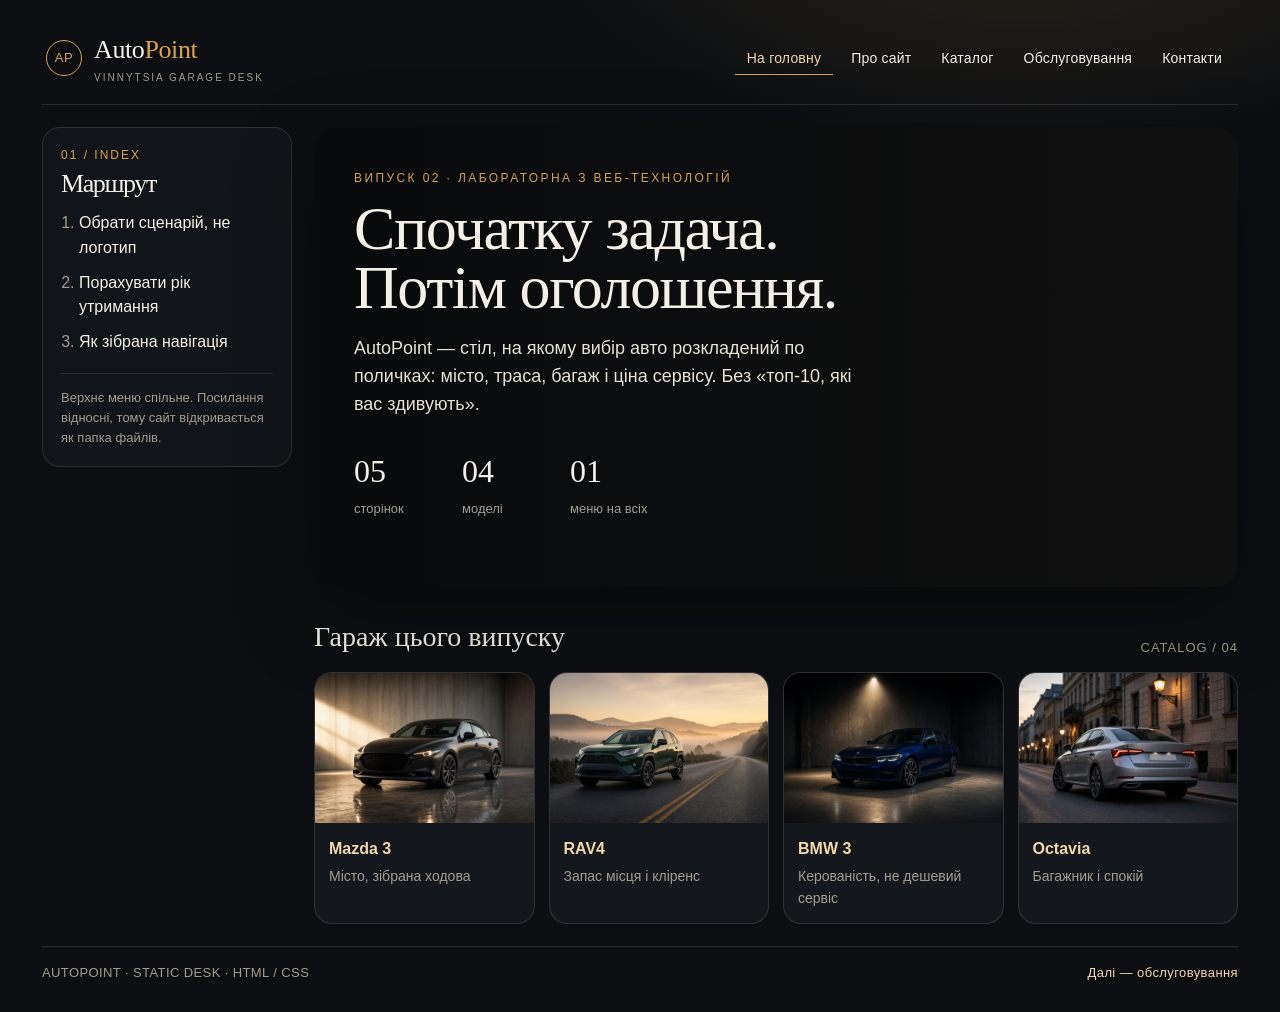
==== index.html @ 5bf234c9 "first commit" ====
<!DOCTYPE html>
<html lang="uk">

<head>
  <meta charset="UTF-8">
  <meta name="viewport" content="width=device-width, initial-scale=1.0">
  <title>AutoPoint — головна</title>
  <link rel="stylesheet" href="css/style.css">
</head>

<body>
  <div class="page">
    <header class="site-header">
      <div class="brand">
        <div class="mark">AP</div>
        <div>
          <h1 class="logo">Auto<span>Point</span></h1>
          <small>Vinnytsia garage desk</small>
        </div>
      </div>
      <nav>
        <ul>
          <li><a class="active" href="index.html">На головну</a></li>
          <li><a href="about.html">Про сайт</a></li>
          <li><a href="catalog.html">Каталог</a></li>
          <li><a href="service.html">Обслуговування</a></li>
          <li><a href="contacts.html">Контакти</a></li>
        </ul>
      </nav>
    </header>

    <div class="layout">
      <aside class="sidebar">
        <div class="idx">01 / INDEX</div>
        <h2>Маршрут</h2>
        <ol>
          <li><a href="catalog.html">Обрати сценарій, не логотип</a></li>
          <li><a href="service.html">Порахувати рік утримання</a></li>
          <li><a href="about.html">Як зібрана навігація</a></li>
        </ol>
        <div class="note">Верхнє меню спільне. Посилання відносні, тому сайт відкривається як папка файлів.</div>
      </aside>

      <main class="main">
        <div class="hero">
          <div class="hero-copy">
            <p class="kicker">Випуск 02 · лабораторна з веб-технологій</p>
            <h2>Спочатку задача. Потім оголошення.</h2>
            <p class="lead">AutoPoint — стіл, на якому вибір авто розкладений по поличках: місто, траса, багаж і ціна
              сервісу. Без «топ-10, які вас здивують».</p>
            <div class="metrics">
              <div><b>05</b><span>сторінок</span></div>
              <div><b>04</b><span>моделі</span></div>
              <div><b>01</b><span>меню на всіх</span></div>
            </div>
          </div>
        </div>

        <div class="section-title">
          <h3>Гараж цього випуску</h3>
          <span>CATALOG / 04</span>
        </div>
        <div class="fleet">
          <a class="car" href="catalog.html">
            <img src="img/mazda.jpg" alt="Mazda 3 у студії">
            <div>
              <h4>Mazda 3</h4>
              <p>Місто, зібрана ходова</p>
            </div>
          </a>
          <a class="car" href="catalog.html">
            <img src="img/rav4.jpg" alt="Toyota RAV4 на світанковій дорозі">
            <div>
              <h4>RAV4</h4>
              <p>Запас місця і кліренс</p>
            </div>
          </a>
          <a class="car" href="catalog.html">
            <img src="img/bmw.jpg" alt="BMW 3 Series у гаражі">
            <div>
              <h4>BMW 3</h4>
              <p>Керованість, не дешевий сервіс</p>
            </div>
          </a>
          <a class="car" href="catalog.html">
            <img src="img/octavia.jpg" alt="Skoda Octavia на вечірній вулиці">
            <div>
              <h4>Octavia</h4>
              <p>Багажник і спокій</p>
            </div>
          </a>
        </div>
      </main>
    </div>

    <footer class="site-footer">
      <div>AUTOPOINT · STATIC DESK · HTML / CSS</div>
      <div><a href="service.html">Далі — обслуговування</a></div>
    </footer>
  </div>
</body>

</html>
---- css/style.css ----
:root {
  --bg: #0c0e11;
  --bg-2: #14181d;
  --line: rgba(243, 239, 230, 0.12);
  --text: #f4f0e8;
  --muted: #a39b90;
  --gold: #d7a35a;
  --gold-2: #f0d7ad;
  --shadow: 0 30px 80px rgba(0, 0, 0, 0.35);
}

* { box-sizing: border-box; }

html { scroll-behavior: smooth; }

body {
  margin: 0;
  font-family: "Segoe UI", "Helvetica Neue", sans-serif;
  background:
    radial-gradient(1000px 500px at 80% -10%, rgba(215, 163, 90, 0.16), transparent 50%),
    var(--bg);
  color: var(--text);
  line-height: 1.55;
}

img { max-width: 100%; display: block; }
a { color: var(--gold-2); text-decoration: none; }
a:hover { color: #fff; }

.page {
  max-width: 1240px;
  margin: 0 auto;
  min-height: 100vh;
  padding: 22px 22px 28px;
  display: flex;
  flex-direction: column;
}

.site-header {
  display: flex;
  justify-content: space-between;
  align-items: center;
  gap: 24px;
  padding: 8px 4px 18px;
  border-bottom: 1px solid var(--line);
}

.brand { display: flex; align-items: center; gap: 12px; }
.mark {
  width: 36px;
  height: 36px;
  border: 1px solid var(--gold);
  border-radius: 50%;
  display: flex;
  align-items: center;
  justify-content: center;
  color: var(--gold);
  font-size: 13px;
  letter-spacing: 0.5px;
}
.logo {
  margin: 0;
  font-family: Georgia, "Times New Roman", serif;
  font-size: 26px;
  font-weight: 500;
  letter-spacing: -0.4px;
}
.logo span { color: var(--gold); }
.brand small { display: block; color: var(--muted); letter-spacing: 2px; font-size: 10px; text-transform: uppercase; }

nav ul {
  list-style: none;
  display: flex;
  gap: 6px;
  margin: 0;
  padding: 0;
  flex-wrap: wrap;
  justify-content: flex-end;
}
nav a {
  color: var(--text);
  padding: 8px 12px;
  font-size: 14px;
  letter-spacing: 0.2px;
  border-bottom: 1px solid transparent;
}
nav a.active {
  color: var(--gold-2);
  border-bottom-color: var(--gold);
}

.layout {
  display: flex;
  gap: 22px;
  margin-top: 22px;
  flex: 1;
}

.sidebar {
  flex: 0 0 250px;
  border: 1px solid var(--line);
  border-radius: 18px;
  padding: 18px;
  background: rgba(20, 24, 29, 0.72);
  align-self: flex-start;
  position: sticky;
  top: 16px;
}
.sidebar .idx {
  color: var(--gold);
  font-size: 12px;
  letter-spacing: 2px;
}
.sidebar h2 {
  margin: 8px 0 14px;
  font-family: Georgia, serif;
  font-weight: 500;
  font-size: 26px;
}
.sidebar ol { margin: 0; padding-left: 18px; color: var(--muted); }
.sidebar li { margin: 10px 0; }
.sidebar a { color: var(--text); }
.note {
  margin-top: 18px;
  padding-top: 14px;
  border-top: 1px solid var(--line);
  color: var(--muted);
  font-size: 13px;
}

.main { flex: 1; min-width: 0; }

.hero {
  position: relative;
  min-height: 460px;
  border-radius: 22px;
  overflow: hidden;
  background: #111 url("img/wheel.jpg") center/cover no-repeat;
  box-shadow: var(--shadow);
}
.hero::after {
  content: "";
  position: absolute;
  inset: 0;
  background: linear-gradient(90deg, rgba(8, 9, 11, 0.88) 0%, rgba(8, 9, 11, 0.45) 58%, rgba(8, 9, 11, 0.2) 100%);
}
.hero-copy {
  position: relative;
  z-index: 1;
  max-width: 640px;
  padding: 42px 40px;
}
.kicker {
  color: var(--gold);
  letter-spacing: 2.4px;
  text-transform: uppercase;
  font-size: 12px;
  margin: 0 0 12px;
}
h2 {
  font-family: Georgia, "Times New Roman", serif;
  font-weight: 500;
  font-size: clamp(36px, 5vw, 62px);
  line-height: 0.95;
  letter-spacing: -1.4px;
  margin: 0 0 16px;
}
.lead { font-size: 18px; color: #e7e1d6; max-width: 520px; }

.metrics {
  display: flex;
  gap: 18px;
  margin-top: 28px;
}
.metrics div { min-width: 90px; }
.metrics b {
  display: block;
  font-family: Georgia, serif;
  font-size: 32px;
  font-weight: 500;
}
.metrics span { color: var(--muted); font-size: 13px; }

.section-title {
  display: flex;
  justify-content: space-between;
  align-items: end;
  margin: 28px 0 14px;
}
.section-title h3 {
  margin: 0;
  font-family: Georgia, serif;
  font-size: 28px;
  font-weight: 500;
}
.section-title span { color: var(--muted); font-size: 13px; letter-spacing: 1px; }

.fleet {
  display: flex;
  gap: 14px;
}
.car {
  flex: 1;
  background: var(--bg-2);
  border: 1px solid var(--line);
  border-radius: 18px;
  overflow: hidden;
  min-width: 0;
}
.car img { height: 150px; width: 100%; object-fit: cover; }
.car div { padding: 14px; }
.car h4 { margin: 0 0 4px; font-size: 16px; }
.car p { margin: 0; color: var(--muted); font-size: 14px; }
.car:hover { border-color: rgba(215, 163, 90, 0.55); }

.panel {
  background: rgba(20, 24, 29, 0.8);
  border: 1px solid var(--line);
  border-radius: 22px;
  padding: 28px;
}
.panel p { color: #ddd6cb; }

table { width: 100%; border-collapse: collapse; margin: 8px 0 18px; }
th, td { text-align: left; padding: 12px 10px; border-bottom: 1px solid var(--line); }
th { color: var(--gold-2); font-weight: 600; font-size: 13px; letter-spacing: 0.6px; text-transform: uppercase; }
td { color: #efeae2; }

.spec-list { display: flex; flex-direction: column; gap: 12px; }
.spec {
  display: flex;
  gap: 16px;
  align-items: center;
  border: 1px solid var(--line);
  border-radius: 16px;
  overflow: hidden;
  background: #12161b;
}
.spec img { width: 210px; height: 120px; object-fit: cover; flex: none; }
.spec div { padding-right: 14px; }
.spec h3 { margin: 0 0 4px; font-size: 20px; }
.spec p { margin: 0; color: var(--muted); }

.steps { counter-reset: step; display: flex; flex-direction: column; gap: 12px; }
.step {
  display: flex;
  gap: 16px;
  padding: 16px;
  border-radius: 16px;
  background: #12161b;
  border: 1px solid var(--line);
}
.step b {
  font-family: Georgia, serif;
  color: var(--gold);
  font-size: 28px;
  min-width: 42px;
}

form { display: flex; flex-direction: column; gap: 10px; max-width: 460px; }
input, textarea, button {
  font: inherit;
  border-radius: 12px;
  border: 1px solid var(--line);
  background: #0e1216;
  color: var(--text);
  padding: 12px 14px;
}
button {
  width: fit-content;
  background: var(--gold);
  color: #1a1208;
  border: none;
  font-weight: 700;
  cursor: pointer;
}

.site-footer {
  margin-top: 22px;
  padding-top: 16px;
  border-top: 1px solid var(--line);
  display: flex;
  justify-content: space-between;
  gap: 12px;
  color: var(--muted);
  font-size: 13px;
  letter-spacing: 0.4px;
}

@media (max-width: 900px) {
  .site-header, .layout, .fleet, .metrics, .spec { flex-direction: column; }
  .sidebar { position: static; flex-basis: auto; }
  .spec img { width: 100%; height: 180px; }
  .hero { min-height: 380px; }
}
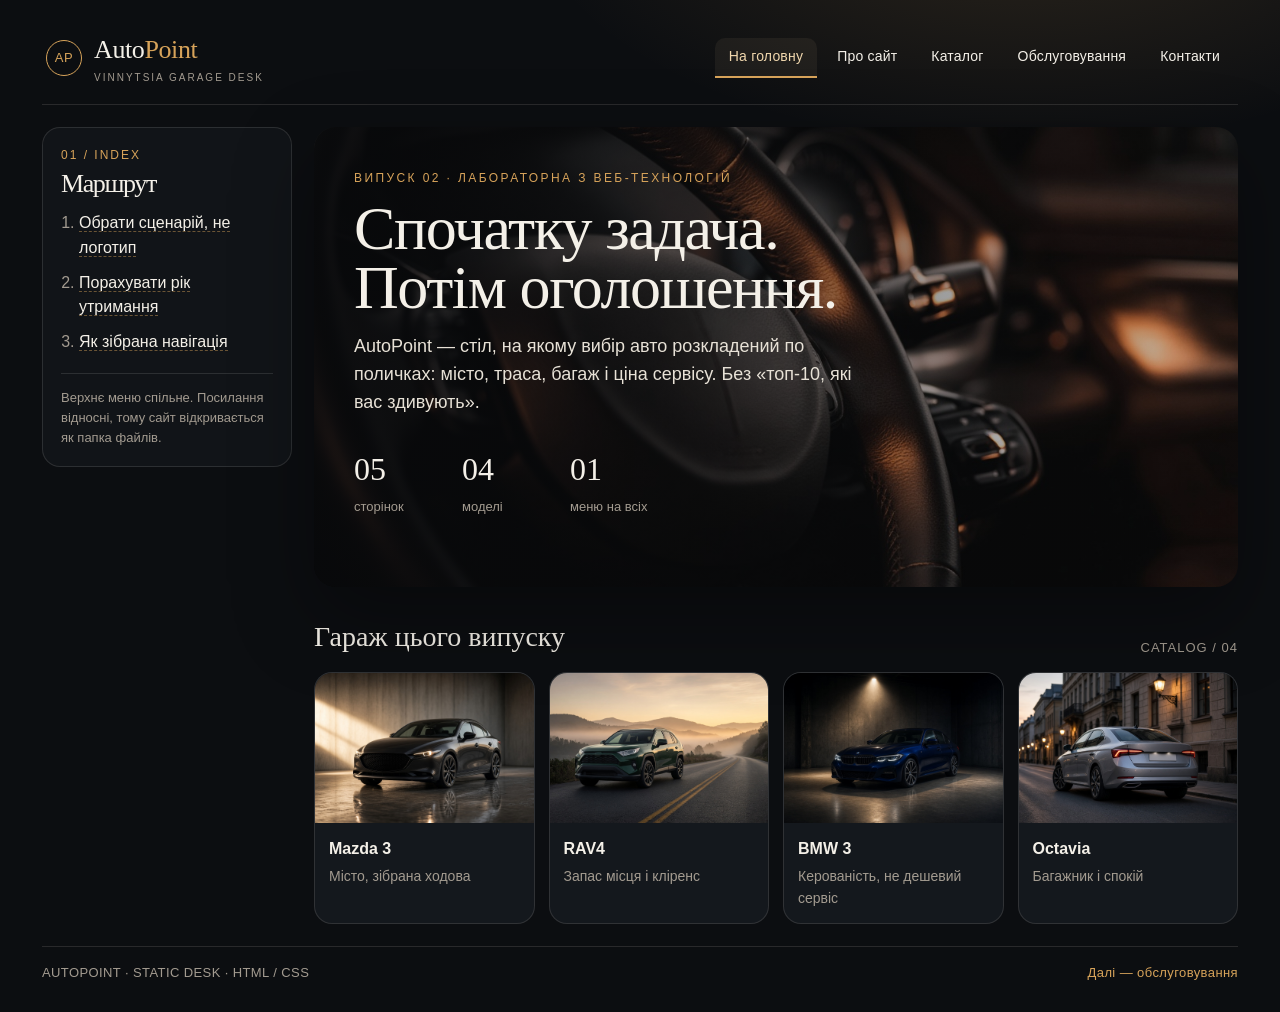
==== commit 25f77b49: "ЛР4: покращення CSS — бонусне меню (:hover/:active), картки, .btn, таблиці, адаптивність" ====
--- a/index.html
+++ b/index.html
@@ -18,8 +18,8 @@
           <small>Vinnytsia garage desk</small>
         </div>
       </div>
-      <nav>
-        <ul>
+      <nav class="main-nav">
+        <ul class="menu">
           <li><a class="active" href="index.html">На головну</a></li>
           <li><a href="about.html">Про сайт</a></li>
           <li><a href="catalog.html">Каталог</a></li>
--- a/css/style.css
+++ b/css/style.css
@@ -1,3 +1,10 @@
+/* ==========================================================
+   AutoPoint — таблиця стилів
+   ЛР4 «Використання CSS на веб-сайті»: додано змінні, бонусне
+   меню, ефекти карток, клас .btn, стилі таблиць, :focus-visible,
+   адаптивність для вузьких екранів.
+   ========================================================== */
+
 :root {
   --bg: #0c0e11;
   --bg-2: #14181d;
@@ -7,6 +14,11 @@
   --gold: #d7a35a;
   --gold-2: #f0d7ad;
   --shadow: 0 30px 80px rgba(0, 0, 0, 0.35);
+  /* ЛР4: нові змінні */
+  --shadow-sm: 0 12px 30px rgba(0, 0, 0, 0.45);
+  --gold-soft: rgba(215, 163, 90, 0.18);
+  --radius: 12px;
+  --ease: 0.25s ease;
 }
 
 * { box-sizing: border-box; }
@@ -24,8 +36,20 @@
 }
 
 img { max-width: 100%; display: block; }
-a { color: var(--gold-2); text-decoration: none; }
+a { color: var(--gold-2); text-decoration: none; transition: color var(--ease); }
 a:hover { color: #fff; }
+
+/* ЛР4: видима рамка фокусу для навігації з клавіатури (Tab) */
+:focus-visible {
+  outline: 2px solid var(--gold);
+  outline-offset: 3px;
+  border-radius: 6px;
+}
+
+/* ЛР4: колір виділення тексту в стилі сайту */
+::selection { background: var(--gold); color: #1a1208; }
+
+p { margin: 0 0 12px; }
 
 .page {
   max-width: 1240px;
@@ -68,25 +92,48 @@
 .logo span { color: var(--gold); }
 .brand small { display: block; color: var(--muted); letter-spacing: 2px; font-size: 10px; text-transform: uppercase; }
 
-nav ul {
+/* ---------- Бонус: спискове меню ---------- */
+/* Бонус: прибираємо маркери списку і стандартні відступи ul */
+.menu {
   list-style: none;
-  display: flex;
-  gap: 6px;
   margin: 0;
   padding: 0;
+  /* Бонус: вистроюємо пункти меню горизонтально в рядок */
+  display: flex;
+  flex-direction: row;
   flex-wrap: wrap;
   justify-content: flex-end;
-}
-nav a {
+  gap: 6px;
+}
+.menu li { margin: 0; }
+.menu a {
+  display: block;               /* уся площа пункту клікабельна */
   color: var(--text);
-  padding: 8px 12px;
+  padding: 8px 14px;
   font-size: 14px;
   letter-spacing: 0.2px;
-  border-bottom: 1px solid transparent;
-}
-nav a.active {
+  border-radius: 10px 10px 0 0;
+  border-bottom: 2px solid transparent;
+  background-color: transparent;
+  transition: background-color var(--ease), color var(--ease), border-color var(--ease);
+}
+/* Поточна сторінка (клас .active у HTML) */
+.menu a.active {
   color: var(--gold-2);
+  background-color: rgba(240, 215, 173, 0.06);
   border-bottom-color: var(--gold);
+}
+/* Бонус: реакція на наведення миші — фон стає напівпрозорим золотим */
+.menu a:hover {
+  color: #fff;
+  background-color: var(--gold-soft);
+  border-bottom-color: var(--gold);
+}
+/* Бонус: реакція на натискання — фон змінюється на суцільний золотий */
+.menu a:active {
+  color: #1a1208;
+  background-color: var(--gold);
+  border-bottom-color: var(--gold-2);
 }
 
 .layout {
@@ -119,7 +166,8 @@
 }
 .sidebar ol { margin: 0; padding-left: 18px; color: var(--muted); }
 .sidebar li { margin: 10px 0; }
-.sidebar a { color: var(--text); }
+.sidebar a { color: var(--text); border-bottom: 1px dashed rgba(215, 163, 90, 0.45); }
+.sidebar a:hover { color: var(--gold-2); border-bottom-color: var(--gold); }
 .note {
   margin-top: 18px;
   padding-top: 14px;
@@ -135,7 +183,8 @@
   min-height: 460px;
   border-radius: 22px;
   overflow: hidden;
-  background: #111 url("img/wheel.jpg") center/cover no-repeat;
+  /* ЛР4: виправлено шлях — url() рахується від папки css/ */
+  background: #111 url("../img/wheel.jpg") center/cover no-repeat;
   box-shadow: var(--shadow);
 }
 .hero::after {
@@ -201,17 +250,27 @@
 }
 .car {
   flex: 1;
+  color: var(--text);
   background: var(--bg-2);
   border: 1px solid var(--line);
   border-radius: 18px;
   overflow: hidden;
   min-width: 0;
-}
-.car img { height: 150px; width: 100%; object-fit: cover; }
+  /* ЛР4: плавна анімація підйому картки */
+  transition: transform var(--ease), box-shadow var(--ease), border-color var(--ease);
+}
+.car img { height: 150px; width: 100%; object-fit: cover; transition: transform 0.4s ease; }
 .car div { padding: 14px; }
 .car h4 { margin: 0 0 4px; font-size: 16px; }
 .car p { margin: 0; color: var(--muted); font-size: 14px; }
-.car:hover { border-color: rgba(215, 163, 90, 0.55); }
+/* ЛР4: при наведенні картка піднімається, з'являється тінь, фото збільшується */
+.car:hover {
+  color: var(--text);
+  border-color: rgba(215, 163, 90, 0.55);
+  transform: translateY(-6px);
+  box-shadow: var(--shadow-sm);
+}
+.car:hover img { transform: scale(1.06); }
 
 .panel {
   background: rgba(20, 24, 29, 0.8);
@@ -220,12 +279,34 @@
   padding: 28px;
 }
 .panel p { color: #ddd6cb; }
+/* ЛР4: підзаголовок-«кікер» у панелі знову золотий (раніше перекривався правилом .panel p) */
+.panel .kicker { color: var(--gold); }
 
 table { width: 100%; border-collapse: collapse; margin: 8px 0 18px; }
 th, td { text-align: left; padding: 12px 10px; border-bottom: 1px solid var(--line); }
 th { color: var(--gold-2); font-weight: 600; font-size: 13px; letter-spacing: 0.6px; text-transform: uppercase; }
 td { color: #efeae2; }
 
+/* ЛР4: таблиця каталогу — заголовок, «зебра», підсвічування рядка */
+.data-table {
+  margin-top: 22px;
+  border: 1px solid var(--line);
+  border-radius: 14px;
+  border-collapse: separate;
+  border-spacing: 0;
+  overflow: hidden;
+}
+.data-table thead th { background: rgba(215, 163, 90, 0.12); border-bottom: 1px solid var(--gold); }
+.data-table tbody tr:nth-child(even) { background: rgba(255, 255, 255, 0.03); }
+.data-table tbody tr { transition: background-color var(--ease); }
+.data-table tbody tr:hover { background: var(--gold-soft); }
+.data-table tbody tr:last-child td { border-bottom: none; }
+.data-table td:first-child { font-weight: 600; color: var(--gold-2); }
+
+/* ЛР4: таблиця контактів — заголовки рядків вузькою колонкою */
+.info-table th { width: 140px; color: var(--muted); }
+.info-table tr:hover td { color: #fff; }
+
 .spec-list { display: flex; flex-direction: column; gap: 12px; }
 .spec {
   display: flex;
@@ -235,13 +316,16 @@
   border-radius: 16px;
   overflow: hidden;
   background: #12161b;
-}
+  transition: border-color var(--ease), background-color var(--ease);
+}
+/* ЛР4: підсвічування картки моделі */
+.spec:hover { border-color: rgba(215, 163, 90, 0.55); background: #161b21; }
 .spec img { width: 210px; height: 120px; object-fit: cover; flex: none; }
 .spec div { padding-right: 14px; }
 .spec h3 { margin: 0 0 4px; font-size: 20px; }
 .spec p { margin: 0; color: var(--muted); }
 
-.steps { counter-reset: step; display: flex; flex-direction: column; gap: 12px; }
+.steps { counter-reset: step; display: flex; flex-direction: column; gap: 12px; margin-bottom: 18px; }
 .step {
   display: flex;
   gap: 16px;
@@ -250,6 +334,9 @@
   background: #12161b;
   border: 1px solid var(--line);
 }
+.step h3 { margin: 0 0 4px; font-size: 18px; }
+.step p { margin: 0; color: var(--muted); }
+.step:hover { border-color: rgba(215, 163, 90, 0.4); }
 .step b {
   font-family: Georgia, serif;
   color: var(--gold);
@@ -258,22 +345,45 @@
 }
 
 form { display: flex; flex-direction: column; gap: 10px; max-width: 460px; }
+label { color: var(--muted); font-size: 13px; letter-spacing: 0.6px; }
 input, textarea, button {
   font: inherit;
-  border-radius: 12px;
+  border-radius: var(--radius);
   border: 1px solid var(--line);
   background: #0e1216;
   color: var(--text);
   padding: 12px 14px;
-}
-button {
+  transition: border-color var(--ease), box-shadow var(--ease);
+}
+textarea { resize: vertical; }
+input::placeholder, textarea::placeholder { color: #6f685f; }
+/* ЛР4: підсвічування активного поля форми */
+input:focus, textarea:focus {
+  outline: none;
+  border-color: var(--gold);
+  box-shadow: 0 0 0 3px var(--gold-soft);
+}
+
+/* ЛР4: універсальний клас кнопки (для <a> і <button>) */
+.btn, button {
+  display: inline-block;
   width: fit-content;
+  padding: 12px 22px;
   background: var(--gold);
   color: #1a1208;
   border: none;
+  border-radius: 999px;
   font-weight: 700;
   cursor: pointer;
-}
+  transition: background-color var(--ease), transform var(--ease), box-shadow var(--ease);
+}
+.btn:hover, button:hover {
+  background: var(--gold-2);
+  color: #1a1208;
+  transform: translateY(-2px);
+  box-shadow: 0 8px 22px rgba(215, 163, 90, 0.3);
+}
+.btn:active, button:active { transform: translateY(0); box-shadow: none; }
 
 .site-footer {
   margin-top: 22px;
@@ -285,11 +395,41 @@
   color: var(--muted);
   font-size: 13px;
   letter-spacing: 0.4px;
-}
-
+  flex-wrap: wrap;
+}
+.site-footer a { color: var(--gold); }
+.site-footer a:hover { color: var(--gold-2); text-decoration: underline; }
+
+/* ---------- Адаптивність ---------- */
 @media (max-width: 900px) {
   .site-header, .layout, .fleet, .metrics, .spec { flex-direction: column; }
-  .sidebar { position: static; flex-basis: auto; }
+  .site-header { align-items: flex-start; }
+  .menu { justify-content: flex-start; }
+  .sidebar { position: static; flex-basis: auto; width: 100%; }
+  .spec { align-items: stretch; }
   .spec img { width: 100%; height: 180px; }
+  .spec div { padding: 0 14px 14px; }
   .hero { min-height: 380px; }
 }
+
+/* ЛР4: телефони (до 560px) */
+@media (max-width: 560px) {
+  .page { padding: 14px 12px 20px; }
+  .menu { gap: 4px; }
+  .menu a { padding: 7px 10px; font-size: 13px; }
+  .hero-copy { padding: 28px 20px; }
+  .lead { font-size: 16px; }
+  .metrics { flex-direction: row; gap: 10px; }
+  .metrics div { min-width: 0; }
+  .metrics b { font-size: 26px; }
+  .panel { padding: 20px 16px; }
+  th, td { padding: 10px 6px; font-size: 14px; }
+  .info-table th { width: 90px; }
+  .site-footer { flex-direction: column; }
+}
+
+/* ЛР4: для користувачів, які вимкнули анімації в ОС */
+@media (prefers-reduced-motion: reduce) {
+  *, *::before, *::after { transition: none !important; }
+  html { scroll-behavior: auto; }
+}
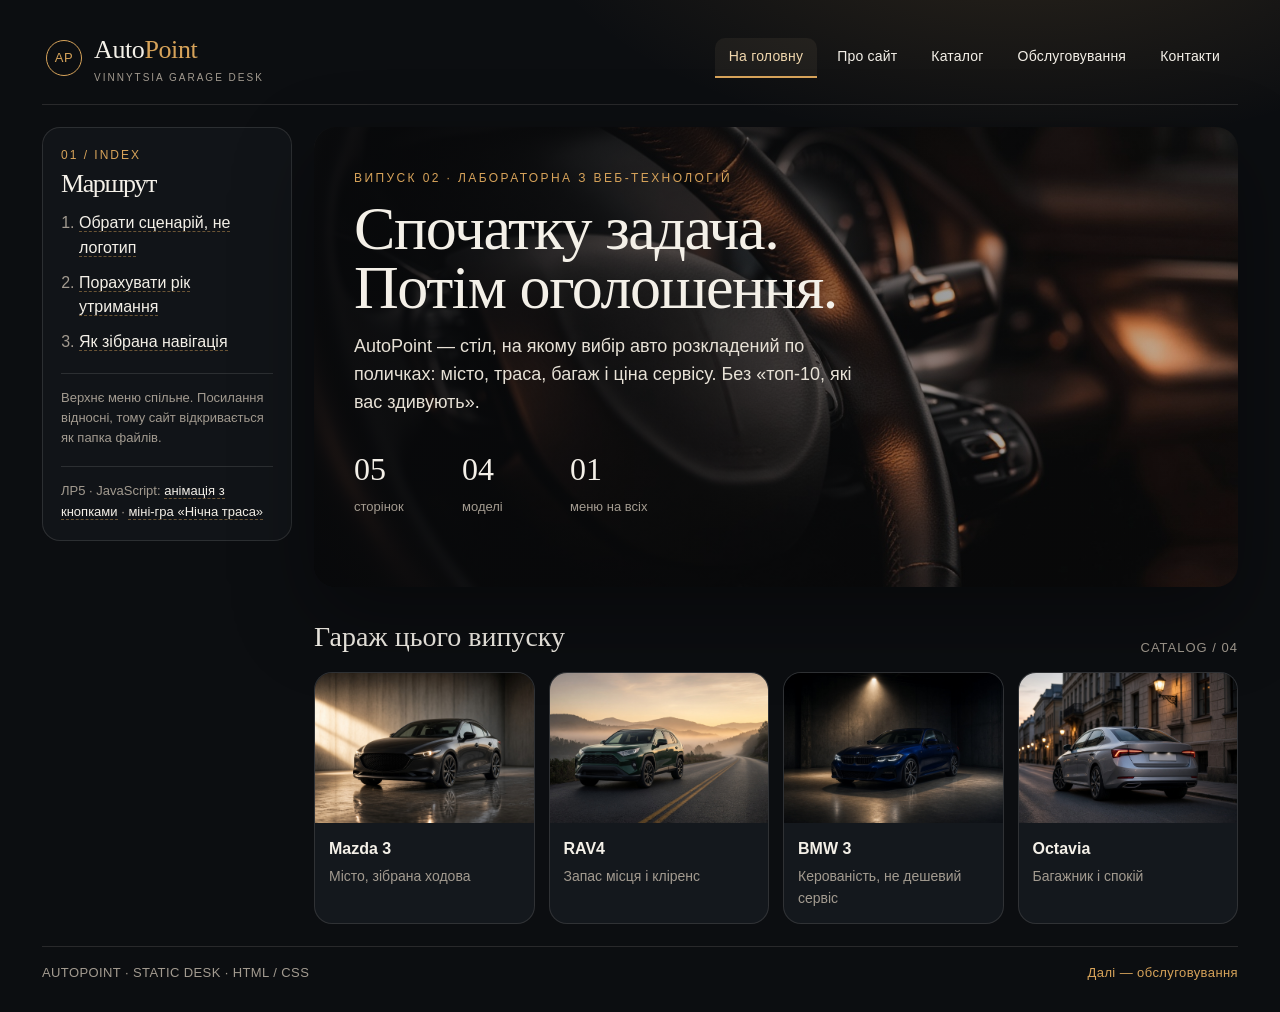
==== commit 1c3ca4c1: "ЛР5: сторінка JS-анімації з кнопками керування та міні-гра «Нічна траса»" ====
--- a/index.html
+++ b/index.html
@@ -39,6 +39,7 @@
           <li><a href="about.html">Як зібрана навігація</a></li>
         </ol>
         <div class="note">Верхнє меню спільне. Посилання відносні, тому сайт відкривається як папка файлів.</div>
+        <div class="note">ЛР5 · JavaScript: <a href="animation.html">анімація з кнопками</a> · <a href="game.html">міні-гра «Нічна траса»</a></div>
       </aside>
 
       <main class="main">
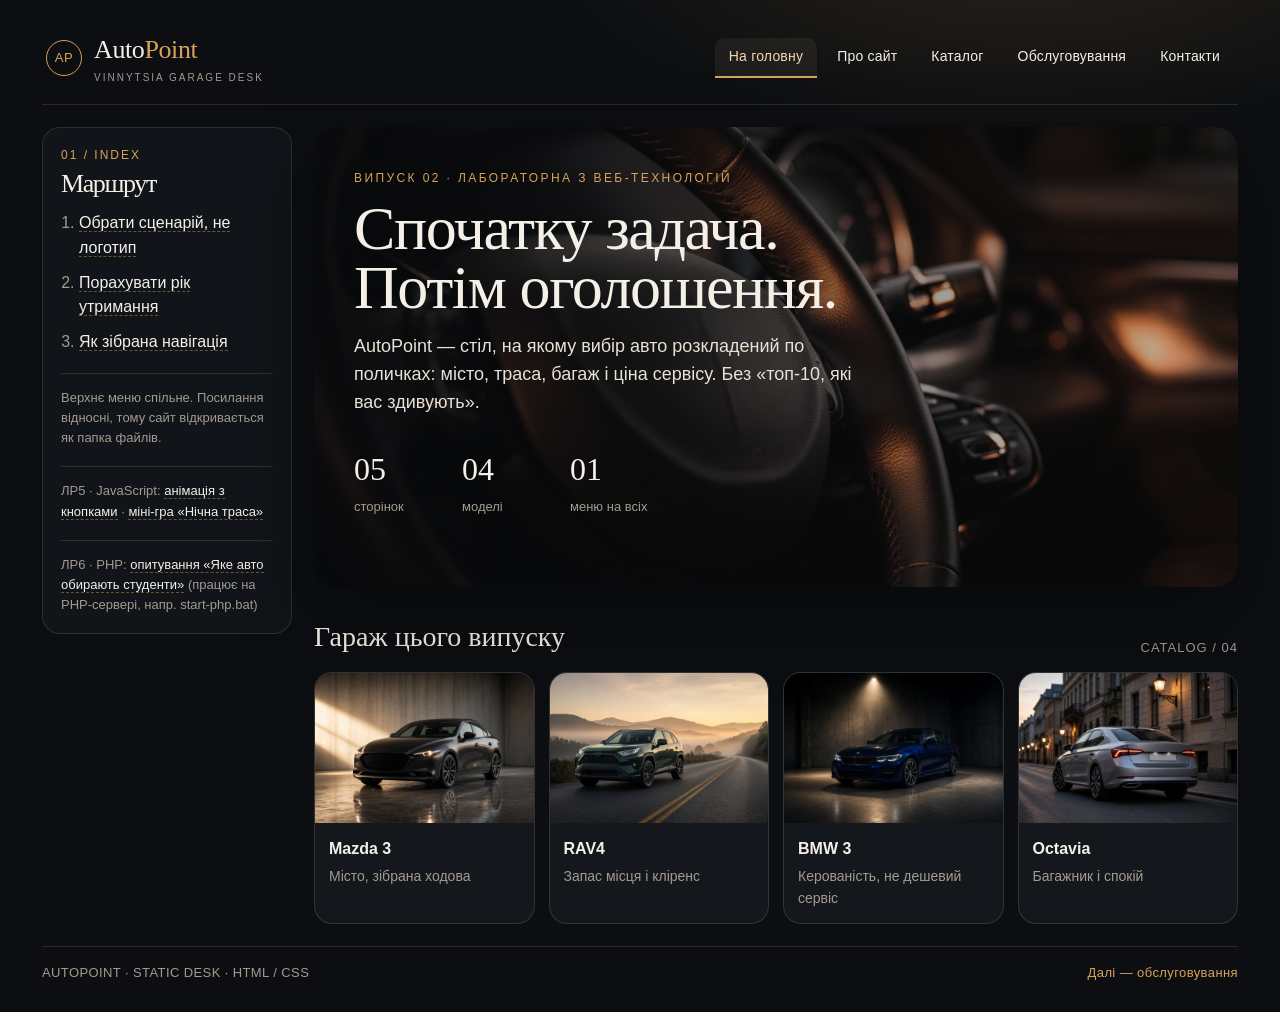
==== commit 648e1e9b: "ЛР6: PHP-опитування (POST, валідація, файли в survey/), SQLite через PDO, адмін-панель з входом, екс" ====
--- a/index.html
+++ b/index.html
@@ -40,6 +40,7 @@
         </ol>
         <div class="note">Верхнє меню спільне. Посилання відносні, тому сайт відкривається як папка файлів.</div>
         <div class="note">ЛР5 · JavaScript: <a href="animation.html">анімація з кнопками</a> · <a href="game.html">міні-гра «Нічна траса»</a></div>
+        <div class="note">ЛР6 · PHP: <a href="survey.php">опитування «Яке авто обирають студенти»</a> (працює на PHP-сервері, напр. start-php.bat)</div>
       </aside>
 
       <main class="main">
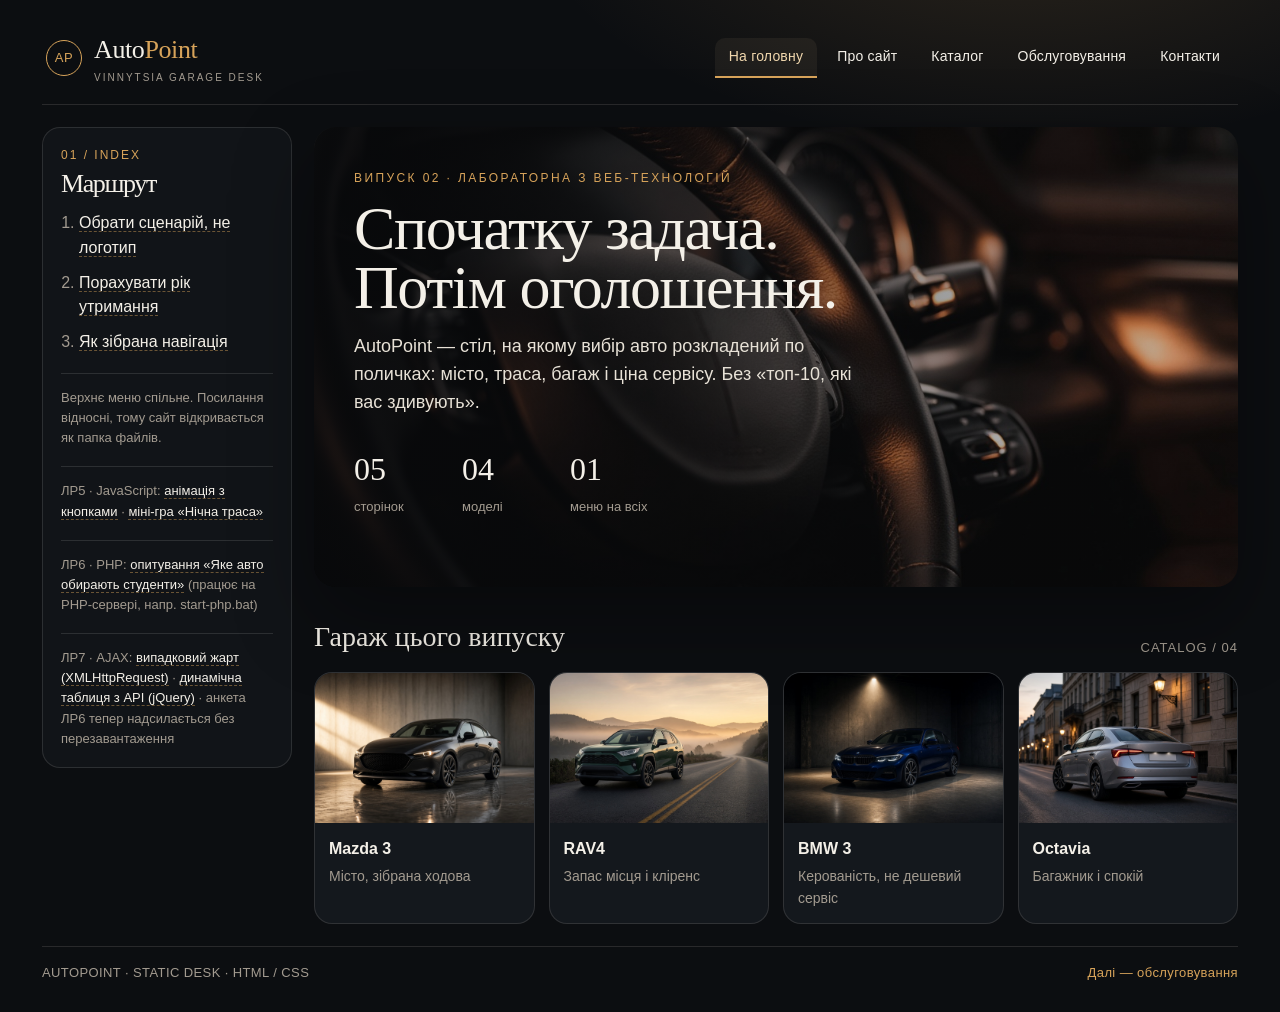
==== commit 1828d50c: "ЛР7: AJAX — жарти через XMLHttpRequest (jokes.html), анкета ЛР6 через XHR з JSON-відповіддю (survey_" ====
--- a/index.html
+++ b/index.html
@@ -41,6 +41,7 @@
         <div class="note">Верхнє меню спільне. Посилання відносні, тому сайт відкривається як папка файлів.</div>
         <div class="note">ЛР5 · JavaScript: <a href="animation.html">анімація з кнопками</a> · <a href="game.html">міні-гра «Нічна траса»</a></div>
         <div class="note">ЛР6 · PHP: <a href="survey.php">опитування «Яке авто обирають студенти»</a> (працює на PHP-сервері, напр. start-php.bat)</div>
+        <div class="note">ЛР7 · AJAX: <a href="jokes.html">випадковий жарт (XMLHttpRequest)</a> · <a href="api.html">динамічна таблиця з API (jQuery)</a> · анкета ЛР6 тепер надсилається без перезавантаження</div>
       </aside>
 
       <main class="main">
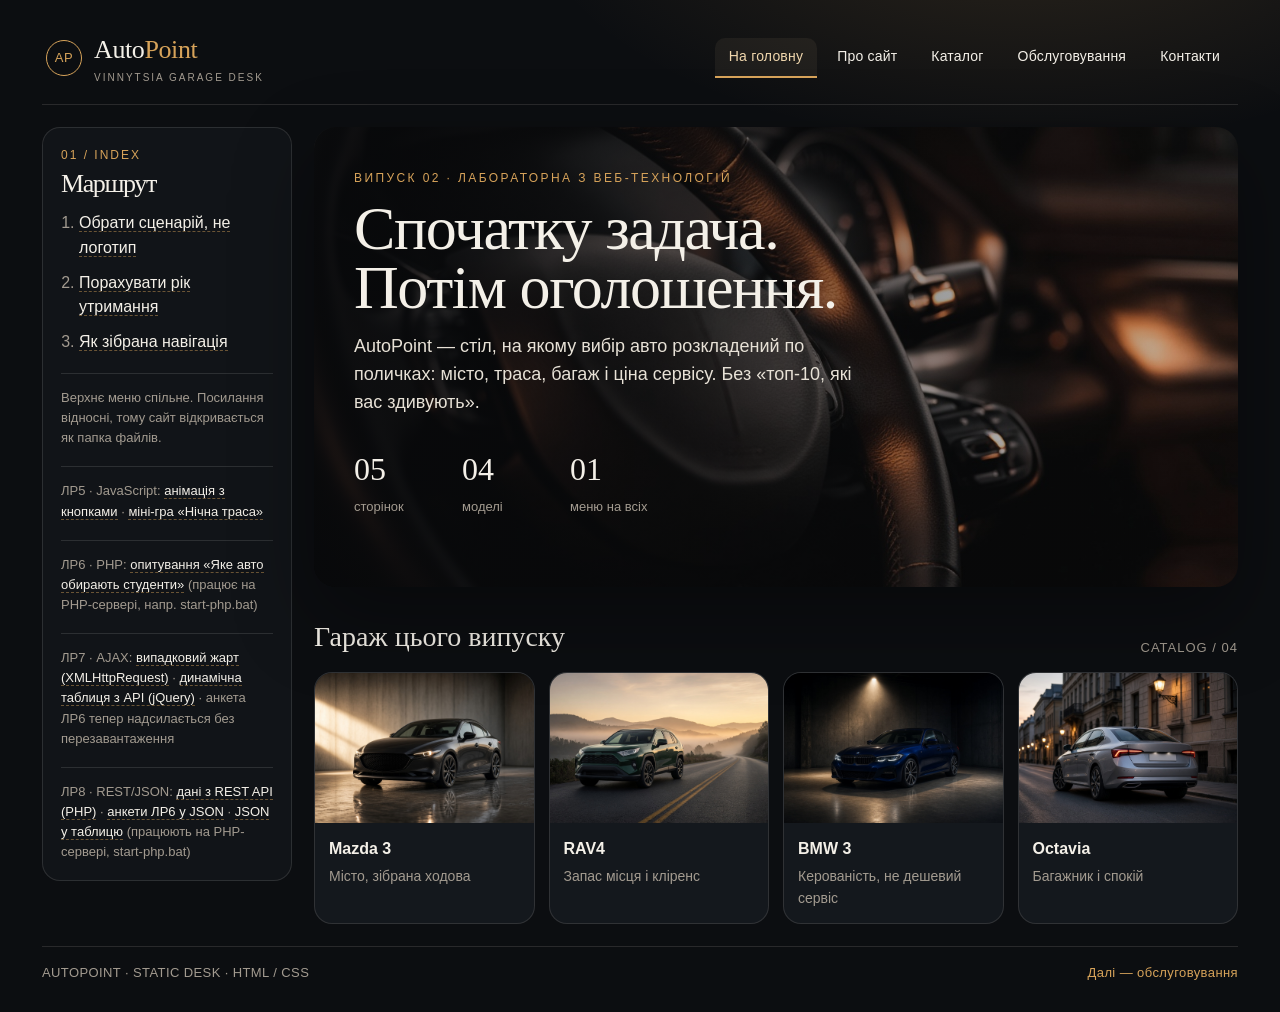
==== commit 5b4e5393: "ЛР8: REST API — rest.php (curl_exec / file_get_contents, json_decode в об’єкти, усі записи в одну та" ====
--- a/index.html
+++ b/index.html
@@ -42,6 +42,7 @@
         <div class="note">ЛР5 · JavaScript: <a href="animation.html">анімація з кнопками</a> · <a href="game.html">міні-гра «Нічна траса»</a></div>
         <div class="note">ЛР6 · PHP: <a href="survey.php">опитування «Яке авто обирають студенти»</a> (працює на PHP-сервері, напр. start-php.bat)</div>
         <div class="note">ЛР7 · AJAX: <a href="jokes.html">випадковий жарт (XMLHttpRequest)</a> · <a href="api.html">динамічна таблиця з API (jQuery)</a> · анкета ЛР6 тепер надсилається без перезавантаження</div>
+        <div class="note">ЛР8 · REST/JSON: <a href="rest.php">дані з REST API (PHP)</a> · <a href="json.php">анкети ЛР6 у JSON</a> · <a href="preview.php">JSON у таблицю</a> (працюють на PHP-сервері, start-php.bat)</div>
       </aside>
 
       <main class="main">
